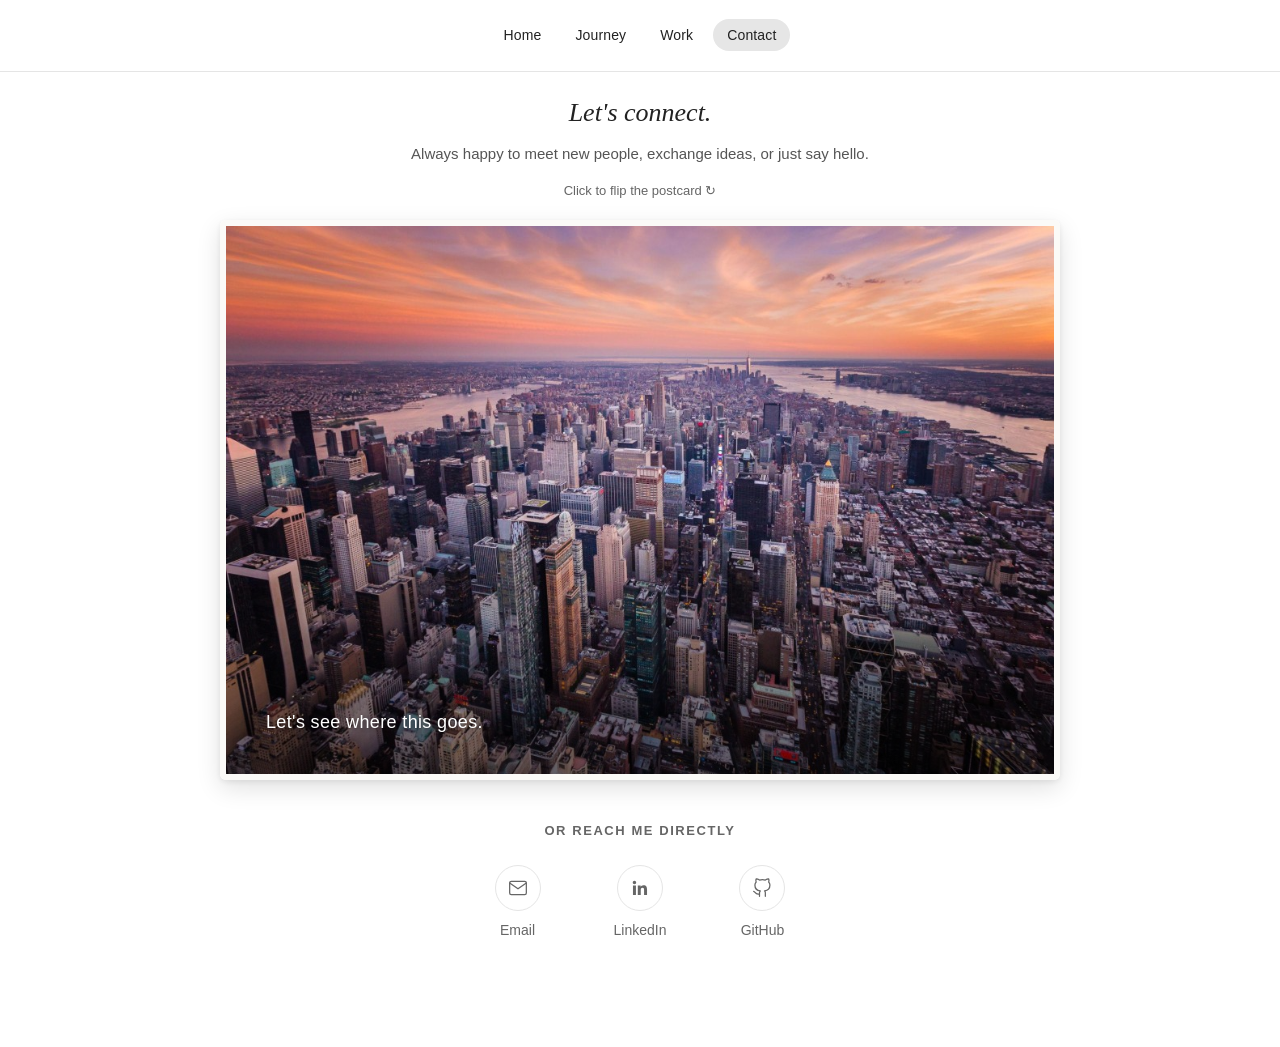
==== contact.html @ 617953bb "Launch personal website Co-authored-by: Cursor <cursoragent@cursor.com>" ====
<!DOCTYPE html>
<html lang="en">
  <head>
    <meta charset="UTF-8" />
    <meta name="viewport" content="width=device-width, initial-scale=1.0" />
    <title>Contact | Alan Di Geronimo</title>
    <link rel="stylesheet" href="style.css?v=pcmsg1" />
  </head>
  <body>
    <header class="site-header">
      <nav>
        <ul class="nav-links">
          <li><a href="index.html">Home</a></li>
          <li><a href="journey.html">Journey</a></li>
          <li><a href="work.html">Work</a></li>
          <li><a href="contact.html" class="active">Contact</a></li>
        </ul>
      </nav>
    </header>

    <section class="page-intro">
      <h1>Let's connect.</h1>
      <p>Always happy to meet new people, exchange ideas, or just say hello.</p>
    </section>

    <section class="contact-section">
      <!-- The wrapper keeps the instruction and the postcard the same width, so the instruction lines up with the postcard's right edge -->
      <div class="postcard-wrap">
        <p class="postcard-hint">Click to flip the postcard <span aria-hidden="true">↻</span></p>
        <div class="postcard-lift">
          <div class="postcard" id="postcard">

            <!-- FRONT -->
            <div class="postcard-face postcard-front" id="postcard-front">
              <!-- The photo on the front. To use a different picture, change the file name in src. -->
              <img class="postcard-photo" src="assets/images/contact/nyc-postcard.jpg" alt="New York City skyline" />
              <p class="postcard-phrase">Let's see where this goes.</p>
              <!-- An invisible button covering the whole front, so the postcard works with mouse and keyboard -->
              <button class="flip-front-button" id="flip-front" type="button" aria-label="Flip the postcard to write a message"></button>
            </div>

            <!-- BACK: the contact form -->
            <div class="postcard-face postcard-back" id="postcard-back">
              <!-- Stamp (decoration only) -->
              <img class="postcard-stamp" src="assets/images/contact/statue-liberty-stamp.png" alt="" />

              <!--
                Messages are emailed to adigeronimo19@gmail.com through Web3Forms.
                JavaScript posts the form so this page can show success or error
                without leaving the postcard. The public access key lives in contact.js.
              -->
              <form class="postcard-form" id="postcard-form" action="https://api.web3forms.com/submit" method="post">
                <!-- Left half: the message -->
                <div class="postcard-message">
                  <label class="visually-hidden" for="message">Your message</label>
                  <textarea id="message" name="message" placeholder="Your message…" required></textarea>
                  <button class="flip-back" id="flip-back" type="button">
                    <span aria-hidden="true">↻</span> Flip back
                  </button>
                </div>

                <!-- Right half: name, email, and the send button -->
                <div class="postcard-fields">
                  <div class="postcard-field">
                    <label for="name">Name</label>
                    <input id="name" name="name" type="text" autocomplete="name" required />
                  </div>
                  <div class="postcard-field">
                    <label for="email">Email</label>
                    <input id="email" name="email" type="email" autocomplete="email" required />
                  </div>
                  <input type="hidden" name="replyto" id="postcard-replyto" value="" />
                  <input type="hidden" name="subject" id="postcard-subject" value="Website postcard" />
                  <input class="visually-hidden" type="checkbox" name="botcheck" tabindex="-1" autocomplete="off" aria-hidden="true" />
                  <button class="postcard-send" type="submit">Send Postcard</button>
                  <p class="postcard-status" id="postcard-status" role="status"></p>
                </div>
              </form>
            </div>

          </div>
        </div>
      </div>

      <!-- Direct contact links. Their addresses come from assets/data/personal/contact.js -->
      <div class="direct-contact">
        <h2 class="direct-heading">Or reach me directly</h2>
        <ul class="direct-links">
          <li>
            <a class="direct-link" href="#" data-contact="email" aria-label="Email Alan Di Geronimo">
              <span class="direct-icon-wrap" aria-hidden="true"><svg class="direct-icon" viewBox="0 0 24 24" aria-hidden="true">
                <path d="M4 4h16c1.1 0 2 .9 2 2v12c0 1.1-.9 2-2 2H4c-1.1 0-2-.9-2-2V6c0-1.1.9-2 2-2z" />
                <polyline points="22,6 12,13 2,6" />
              </svg></span>
              <span>Email</span>
            </a>
          </li>
          <li>
            <a
              class="direct-link"
              href="#"
              data-contact="linkedin"
              target="_blank"
              rel="noopener"
              aria-label="Visit Alan Di Geronimo's LinkedIn (opens in a new tab)"
            >
              <span class="direct-icon-wrap" aria-hidden="true"><svg class="direct-icon direct-icon-fill" viewBox="0 0 24 24" aria-hidden="true">
                <path d="M20.447 20.452h-3.554v-5.569c0-1.328-.027-3.037-1.852-3.037-1.853 0-2.136 1.445-2.136 2.939v5.667H9.351V9h3.414v1.561h.046c.477-.9 1.637-1.85 3.37-1.85 3.601 0 4.267 2.37 4.267 5.455v6.286zM5.337 7.433c-1.144 0-2.063-.926-2.063-2.065 0-1.138.92-2.063 2.063-2.063 1.14 0 2.064.925 2.064 2.063 0 1.139-.925 2.065-2.064 2.065zm1.782 13.019H3.555V9h3.564v11.452z" />
              </svg></span>
              <span>LinkedIn</span>
            </a>
          </li>
          <li>
            <a
              class="direct-link"
              href="#"
              data-contact="github"
              target="_blank"
              rel="noopener"
              aria-label="Visit Alan Di Geronimo's GitHub (opens in a new tab)"
            >
              <span class="direct-icon-wrap" aria-hidden="true"><svg class="direct-icon" viewBox="0 0 24 24" aria-hidden="true">
                <path d="M9 19c-5 1.5-5-2.5-7-3m14 6v-3.87a3.37 3.37 0 0 0-.94-2.61c3.14-.35 6.44-1.54 6.44-7A5.44 5.44 0 0 0 20 4.77 5.07 5.07 0 0 0 19.91 1S18.73.65 16 2.48a13.38 13.38 0 0 0-7 0C6.27.65 5.09 1 5.09 1A5.07 5.07 0 0 0 5 4.77a5.44 5.44 0 0 0-1.5 3.78c0 5.42 3.3 6.61 6.44 7A3.37 3.37 0 0 0 9 18.13V22" />
              </svg></span>
              <span>GitHub</span>
            </a>
          </li>
        </ul>
      </div>
    </section>

    <script src="assets/data/personal/contact.js?v=pub1"></script>
    <script src="contact.js?v=w3f2"></script>
  </body>
</html>
---- style.css ----
:root {
  /* Color system */
  --color-bg: #ffffff;
  --color-card: #f7f7f7;
  --color-text: #222222;
  --color-text-muted: #555555;
  --color-text-subtle: #666666;
  --color-border: #e5e5e5;

  /* Accent: nav underline and link / button hover. Change it here. */
  --accent: #2563eb;

  /* Typography */
  --font-sans: "Helvetica Neue", Helvetica, Arial, sans-serif;
  --font-serif: Georgia, "Times New Roman", serif;
  --text-body: 0.9375rem; /* 15px */
  --text-small: 0.875rem; /* 14px */
  --text-label: 0.8125rem;
  --text-heading: 2.75rem;
  --leading-body: 1.65;
  --leading-heading: 1.15;

  /* Shape */
  --radius: 12px;
  --radius-sm: 8px;

  /* Centered content column (~1050px). Side padding never goes below 24px. */
  --content-max: 1050px;
  --side-space: max(24px, calc((100% - var(--content-max)) / 2));
}

@media (min-width: 700px) {
  :root {
    --side-space: max(48px, calc((100% - var(--content-max)) / 2));
  }
}

*,
*::before,
*::after {
  box-sizing: border-box;
}

html {
  overflow-x: hidden;
}

body {
  margin: 0;
  background-color: var(--color-bg);
  color: var(--color-text);
  font-family: var(--font-sans);
  font-size: var(--text-body);
  line-height: var(--leading-body);
  -webkit-font-smoothing: antialiased;
}

.site-header {
  position: relative;
  z-index: 1;
  display: flex;
  justify-content: center;
  align-items: center;
  height: 72px;
  padding: 0 var(--side-space);
  background-color: var(--color-bg);
  border-bottom: 1px solid var(--color-border);
}

.nav-links {
  display: flex;
  flex-wrap: wrap;
  justify-content: center;
  align-items: center;
  gap: 6px;
  margin: 0;
  padding: 0;
  list-style: none;
}

a {
  color: var(--color-text);
  text-decoration: none;
}

.nav-links a {
  padding: 8px 14px;
  border-radius: 999px;
  color: var(--color-text);
  background-color: transparent;
  cursor: pointer;
  font-size: var(--text-small);
  font-weight: 500;
  letter-spacing: 0.01em;
  transition: background-color 0.2s ease;
}

.nav-links a.active {
  background-color: #e6e6e6;
}

@media (hover: hover) {
  .nav-links a:hover {
    background-color: #f0f0f0;
  }

  .nav-links a.active:hover {
    background-color: #e6e6e6;
  }
}

.nav-links a:focus-visible {
  background-color: #f0f0f0;
  outline: 2px solid var(--color-text);
  outline-offset: 2px;
}

.nav-links a.active:focus-visible {
  background-color: #e6e6e6;
}

@media (prefers-reduced-motion: reduce) {
  .nav-links a {
    transition: none;
  }
}

.hero {
  padding: 40px var(--side-space) 48px;
  text-align: center;
}

/* Hero photo with text overlaid on the bottom corners */
.hero-photo {
  position: relative;
  overflow: hidden;
  border: 1px solid var(--color-border);
  border-radius: 16px;
  background: var(--color-card);
}

/* Crop to a wide 2:1 shape, trimming the sky from the top (keeps the person fully in view) */
.hero-photo img {
  display: block;
  width: 100%;
  aspect-ratio: 2 / 1;
  object-fit: cover;
  object-position: center 70%;
}

/* Soft dark fade at the bottom so the white text is easy to read */
.hero-photo::after {
  content: "";
  position: absolute;
  left: 0;
  right: 0;
  bottom: 0;
  height: 60%;
  background: linear-gradient(to top, rgba(0, 0, 0, 0.78) 0%, rgba(0, 0, 0, 0.45) 55%, rgba(0, 0, 0, 0));
  pointer-events: none;
}

/* Bottom-center caption: one line of text in an elegant italic serif */
.hero-photo-caption {
  position: absolute;
  left: 24px;
  right: 24px;
  bottom: 20px;
  z-index: 1;
  color: #ffffff;
  text-align: center;
  text-shadow: 0 1px 6px rgba(0, 0, 0, 0.6);
}

.hero-photo-descriptor {
  margin: 0;
  font-family: var(--font-serif);
  font-size: 1.3125rem;
  font-style: italic;
  font-weight: 400;
  line-height: 1.4;
}

@media (max-width: 600px) {
  /* Slightly taller photo on phones so the caption has room */
  .hero-photo img {
    aspect-ratio: 4 / 3;
  }

  .hero-photo-caption {
    left: 14px;
    right: 14px;
    bottom: 14px;
  }

  .hero-photo-descriptor {
    font-size: 1.05rem;
  }
}

.about {
  padding: 0 var(--side-space) 80px;
}

/* Editorial section header: small uppercase label above a large bold heading */
.section-intro {
  margin: 0 0 24px;
  text-align: left;
}

.section-label {
  margin: 0 0 8px;
  color: var(--color-text-subtle);
  font-size: var(--text-label);
  font-weight: 600;
  letter-spacing: 0.14em;
  text-transform: uppercase;
}

.section-title {
  margin: 0;
  font-size: var(--text-heading);
  font-weight: 700;
  line-height: 1.1;
  letter-spacing: -0.02em;
}

/* Bento grid: 4 equal columns. Each card is placed by name in the layout below. */
.bento-grid {
  display: grid;
  grid-template-columns: repeat(4, minmax(0, 1fr));
  grid-template-areas:
    "from      from     done      done"
    "exploring exploring outside  outside"
    "currently currently currently currently"
    "listening eating   reading   watching";
  gap: 20px;
}

/* Each card claims its named spot in the grid */
.card-from { grid-area: from; }
.card-done { grid-area: done; }
.card-exploring { grid-area: exploring; }
.card-outside { grid-area: outside; }
.card-listening { grid-area: listening; }
.card-reading { grid-area: reading; }
.card-watching { grid-area: watching; }
.card-eating { grid-area: eating; }

/* "02 / Currently" header sits inside the grid, on its own full-width row above the media cards */
.bento-grid .section-intro-currently {
  grid-area: currently;
  margin: 36px 0 4px; /* 36px + 20px grid gap = 56px, matching space above The Story */
}

/* Quiet text link inside The Road So Far, pinned to the bottom left */
.bento-grid .card-done {
  display: flex;
  flex-direction: column;
}

.work-cta {
  margin: auto 0 0;
  padding-top: 16px;
}

.work-cta a {
  display: inline-block;
  padding: 3px 9px;
  background-color: #ffffff;
  border: 1px solid var(--color-border);
  border-radius: 999px;
  color: var(--color-text-muted);
  font-size: 0.6875rem;
  font-weight: 600;
  letter-spacing: 0.08em;
  line-height: 1.3;
  text-transform: uppercase;
}

.work-cta a:focus-visible {
  outline: 2px solid var(--color-text);
  outline-offset: 2px;
}

@media (hover: hover) {
  .work-cta a:hover {
    border-color: #cfcfcf;
    color: #1a1a1a;
  }
}

.card {
  min-height: 200px;
  padding: 28px;
  background-color: var(--color-card);
  border: 1px solid var(--color-border);
  border-radius: var(--radius);
}

/* Home page cards: even padding, and height set by their content (no fixed minimum) */
.bento-grid .card {
  min-height: 0;
  padding: 24px;
}

/* The four About Me cards: a little more room to read */
.bento-grid .card-from,
.bento-grid .card-done,
.bento-grid .card-exploring,
.bento-grid .card-outside {
  padding: 28px;
}

/* The four "Currently" cards: all exactly the same height, lined up at the top.
   The heading stays put, and only the list underneath scrolls (each card on its own). */
.bento-grid .card-listening,
.bento-grid .card-eating,
.bento-grid .card-reading,
.bento-grid .card-watching {
  display: flex;
  flex-direction: column;
  align-self: start;
  box-sizing: border-box; /* so the height below is the card's full height, padding included */
  height: 410px;
  padding: 12px 20px 14px; /* tighter space above and below the heading */
}

.card-listening .card-heading,
.card-eating .card-heading,
.card-reading .card-heading,
.card-watching .card-heading {
  flex-shrink: 0;
  justify-content: center; /* centers the icon + title together as one group */
  gap: 8px;                /* space between the icon and the title */
  text-align: center;
}

/* Shared overlay scroller for the four Currently cards.
   The wrapper fills the card under the heading; the inner panel scrolls. */
.overlay-scroll {
  position: relative;
  flex: 1 1 auto;
  min-height: 0;
  margin-top: 8px;
  overflow: hidden;
}

.overlay-scroll .song-list,
.overlay-scroll .restaurant-list,
.overlay-scroll .book-list,
.overlay-scroll .poster-grid {
  box-sizing: border-box;
  height: 100%;
  margin-top: 0;
  overflow-x: hidden;
  overflow-y: auto;
  scrollbar-width: none;
  scrollbar-gutter: auto;
  -webkit-overflow-scrolling: touch;
  overscroll-behavior: contain;
}

.overlay-scroll .song-list::-webkit-scrollbar,
.overlay-scroll .restaurant-list::-webkit-scrollbar,
.overlay-scroll .book-list::-webkit-scrollbar,
.overlay-scroll .poster-grid::-webkit-scrollbar {
  width: 0;
  height: 0;
  display: none;
}

/* Rows keep their natural size instead of being squeezed */
.overlay-scroll .song-list > *,
.overlay-scroll .restaurant-list > *,
.overlay-scroll .book-list > * {
  flex-shrink: 0;
}

.overlay-scrollbar {
  position: absolute;
  z-index: 2;
  top: 8px;
  right: 3px;
  bottom: 8px;
  width: 4px;
  opacity: 0;
  pointer-events: none;
  transition: opacity 0.2s ease;
}

.overlay-scrollbar.is-needed {
  pointer-events: auto;
}

.overlay-scroll:hover .overlay-scrollbar.is-needed,
.overlay-scroll.is-scrolling .overlay-scrollbar.is-needed,
.overlay-scrollbar.is-dragging {
  opacity: 1;
}

.overlay-scrollbar-thumb {
  width: 100%;
  border-radius: 999px;
  background-color: rgba(90, 90, 90, 0.55);
  cursor: grab;
}

.overlay-scrollbar-thumb:active {
  cursor: grabbing;
  background-color: rgba(90, 90, 90, 0.75);
}

.overlay-scroll .song-list:focus-visible,
.overlay-scroll .poster-grid:focus-visible {
  outline: 2px solid #ffffff;
  outline-offset: -2px;
}

.overlay-scroll .restaurant-list:focus-visible,
.overlay-scroll .book-list:focus-visible {
  outline: 2px solid var(--color-text);
  outline-offset: -2px;
}

@media (prefers-reduced-motion: reduce) {
  .overlay-scrollbar {
    transition: none;
  }
}

.card h2 {
  margin: 0;
  font-size: 1.125rem;
  font-weight: 700;
  letter-spacing: -0.01em;
}

/* Narrow desktop / large tablet: the four media cards would be too cramped in
   one row, so they go 2 × 2 here. Everything else keeps the desktop layout. */
@media (max-width: 1100px) {
  .bento-grid {
    grid-template-areas:
      "from      from     done      done"
      "exploring exploring outside  outside"
      "currently currently currently currently"
      "listening listening eating   eating"
      "reading   reading   watching watching";
  }
}

/* Tablet: 2 columns */
@media (max-width: 900px) {
  .bento-grid {
    grid-template-columns: repeat(2, minmax(0, 1fr));
    grid-template-areas:
      "from      done"
      "exploring outside"
      "currently currently"
      "listening eating"
      "reading   watching";
  }
}

@media (max-width: 600px) {
  .site-header {
    height: 64px;
  }

  .nav-links {
    gap: 2px;
  }

  .nav-links a {
    padding: 6px 12px;
  }

  .about {
    padding: 0 var(--side-space) 64px;
  }

  .section-title {
    font-size: 2rem;
  }

  /* Mobile: one column. Cards stack in the order they appear in the HTML. */
  .bento-grid {
    grid-template-columns: minmax(0, 1fr);
    grid-template-areas: none;
  }

  .bento-grid .card,
  .bento-grid .section-intro-currently {
    grid-area: auto;
  }

  .bento-grid .section-intro-currently {
    margin: 36px 0 4px;
  }
}

.card p {
  margin: 16px 0 0;
  color: var(--color-text-muted);
  font-size: var(--text-body);
  line-height: 1.7;
}

/* The four biography cards: comfortable reading size and spacing */
.bento-grid .card-from p,
.bento-grid .card-done p,
.bento-grid .card-exploring p,
.bento-grid .card-outside p {
  margin-top: 12px;
  font-size: var(--text-body);
  line-height: 1.7;
}

/* Very subtle hover on the biography cards: a slightly darker border and a faint shadow.
   (No movement, and the cards are not links, so the cursor stays the same.) */
.bento-grid .card-from:hover,
.bento-grid .card-done:hover,
.bento-grid .card-exploring:hover,
.bento-grid .card-outside:hover {
  border-color: #d2d2d2;
  box-shadow: 0 2px 10px rgba(0, 0, 0, 0.05);
}

/* Fade the hover in smoothly, but only for people who haven't asked for less motion */
@media (prefers-reduced-motion: no-preference) {
  .bento-grid .card-from,
  .bento-grid .card-done,
  .bento-grid .card-exploring,
  .bento-grid .card-outside {
    transition: border-color 0.25s ease, box-shadow 0.25s ease;
  }
}

/* What I'm Listening To card */
.card-heading {
  display: flex;
  align-items: center;
  gap: 10px;
}

.song-list {
  display: flex;
  flex-direction: column;
  gap: 4px;
  padding: 8px;
  background-color: #1a1a1a;
  border-radius: 8px;
}

.song {
  display: flex;
  align-items: center;
  gap: 14px;
  padding: 8px;
  border-radius: 6px;
}

.song:hover {
  background-color: #2a2a2a;
}

.song-art {
  position: relative;
  width: 48px;
  height: 48px;
  flex-shrink: 0;
  background-color: #3a3a3a;
  border-radius: 4px;
  overflow: hidden;
}

.song-art img {
  display: block;
  width: 100%;
  height: 100%;
  object-fit: cover;
}

.play-button {
  position: absolute;
  inset: 0;
  display: flex;
  align-items: center;
  justify-content: center;
  padding: 0;
  background-color: rgba(0, 0, 0, 0.55);
  border: none;
  cursor: pointer;
  opacity: 0;
}

.song:hover .play-button,
.play-button:focus-visible {
  opacity: 1;
}

.play-button svg {
  width: 24px;
  height: 24px;
  fill: #ffffff;
}

.song-info {
  display: flex;
  flex-direction: column;
  gap: 2px;
  min-width: 0;
}

.song-title {
  color: #ffffff;
  font-size: 0.9375rem;
  font-weight: 600;
  overflow-wrap: anywhere;
}

a.song-title:hover,
a.song-title:focus-visible {
  text-decoration: underline;
}

.song-artist {
  color: #a0a0a0;
  font-size: 0.875rem;
  overflow-wrap: anywhere;
}

/* What I'm Reading card */
/* Brand app icons (Spotify, Goodreads, YouTube, Beli), all 24px.
   The faint outline keeps the white Beli icon visible on the gray card. */
.brand-icon {
  display: block;
  width: 24px;
  height: 24px;
  flex-shrink: 0;
  object-fit: contain; /* never stretch or squash a logo */
  outline: 1px solid rgba(0, 0, 0, 0.08);
  outline-offset: -1px;
  border-radius: 5px;
}

.book-list {
  display: flex;
  flex-direction: column;
  padding: 0 8px;
  background-color: #ffffff;
  border: 1px solid #e5e5e5;
  border-radius: 8px;
}

.book {
  display: flex;
  align-items: center;
  gap: 14px;
  padding: 12px 8px;
  border-bottom: 1px solid #eeeeee;
}

.book:last-child {
  border-bottom: none;
}

/* Title underline matches Good Eats restaurant-name links */
a.book:hover .book-title,
a.book:focus-visible .book-title {
  color: var(--accent);
  text-decoration: underline;
  text-underline-offset: 2px;
}

.book-cover {
  width: 40px;
  height: 60px;
  flex-shrink: 0;
  background-color: #e5e5e5;
  border-radius: 3px;
  overflow: hidden;
}

.book-cover img {
  display: block;
  width: 100%;
  height: 100%;
  object-fit: cover;
}

.book-info {
  display: flex;
  flex-direction: column;
  gap: 2px;
  min-width: 0;
}

.book-title {
  color: #1a1a1a;
  font-size: 0.9375rem;
  font-weight: 600;
  overflow-wrap: anywhere;
}

.book-author {
  color: #666666;
  font-size: 0.875rem;
  overflow-wrap: anywhere;
}

/* What I'm Watching card */
.poster-grid {
  display: grid;
  grid-template-columns: repeat(2, minmax(0, 1fr));
  grid-auto-rows: min-content;
  align-items: start;
  gap: 6px;
  padding: 6px;
  background-color: #1a1a1a;
  border-radius: 8px;
}

.poster {
  position: relative;
  display: block;
  width: 100%;
  aspect-ratio: 2 / 3;
  overflow: hidden;
  background-color: #3a3a3a;
  border-radius: 4px;
  transition: transform 0.2s ease, filter 0.2s ease;
}

a.poster:hover {
  transform: scale(1.04);
  filter: brightness(1.15);
}

a.poster:focus-visible {
  outline: 2px solid #ffffff;
  outline-offset: 2px;
}

.poster img {
  position: absolute;
  inset: 0;
  display: block;
  width: 100%;
  height: 100%;
  object-fit: cover;
}

.poster-label {
  padding: 4px;
  color: #a0a0a0;
  font-size: 0.75rem;
  text-align: center;
}

@media (prefers-reduced-motion: reduce) {
  .poster {
    transition: none;
  }

  a.poster:hover {
    transform: none;
  }
}

/* Where I'm Eating card */
.restaurant-list {
  display: flex;
  flex-direction: column;
  padding: 0 6px;
  background-color: #ffffff;
  border: 1px solid #e5e5e5;
  border-radius: 8px;
}

.restaurant {
  display: flex;
  align-items: center;
  gap: 14px;
  padding: 8px 6px;
  border-bottom: 1px solid #eeeeee;
}

.restaurant:last-child {
  border-bottom: none;
}

/* Rows with a Beli link (on the photo and rating) get a light highlight */
.restaurant-beli:hover {
  background-color: #f7f7f7;
}

.restaurant-photo {
  width: 64px;
  height: 48px;
  flex-shrink: 0;
  background-color: #e5e5e5;
  border-radius: 4px;
  overflow: hidden;
}

.restaurant-photo img {
  display: block;
  width: 100%;
  height: 100%;
  object-fit: cover;
}

.restaurant-info {
  display: flex;
  flex-direction: column;
  gap: 2px;
  flex: 1;
  min-width: 0;
}

.restaurant-name {
  color: #1a1a1a;
  font-size: 0.9375rem;
  font-weight: 600;
  overflow-wrap: anywhere;
}

.restaurant-location {
  color: #666666;
  font-size: 0.875rem;
  overflow-wrap: anywhere;
}

/* The restaurant name opens Google Maps. Only the name text is clickable, and
   the hover effect is a subtle underline. */
.restaurant-info a {
  align-self: flex-start;
  max-width: 100%;
}

.restaurant-info a:hover,
.restaurant-info a:focus-visible {
  color: var(--accent);
  text-decoration: underline;
  text-underline-offset: 2px;
}

.restaurant-rating {
  display: flex;
  align-items: center;
  justify-content: center;
  width: 40px;
  height: 40px;
  flex-shrink: 0;
  border: 1.5px solid #cccccc;
  border-radius: 50%;
  color: #2e9e5b;
  font-size: 0.875rem;
  font-weight: 600;
}

/* Desktop: Listening / Reading / Watching / Eating sit side by side in four
   narrow cards. Text wraps instead of being cut off, and the restaurant row
   stacks (photo + rating on top, name and location below) so nothing is lost. */
@media (min-width: 1101px) {
  .bento-grid .card-listening,
  .bento-grid .card-reading,
  .bento-grid .card-watching,
  .bento-grid .card-eating {
    padding: 12px 20px 14px;
  }

  .song-title,
  .song-artist,
  .book-title,
  .book-author,
  .restaurant-name,
  .restaurant-location {
    white-space: normal;
    overflow-wrap: anywhere;
  }

  .poster-label {
    padding: 2px;
    font-size: 0.6875rem;
    overflow-wrap: anywhere;
  }

  .song {
    gap: 10px;
  }

  .song-art {
    width: 40px;
    height: 40px;
  }

  .book {
    gap: 10px;
  }

  .restaurant {
    flex-wrap: wrap;
    gap: 6px 10px;
  }

  .restaurant-photo {
    order: 1;
  }

  .restaurant-rating {
    order: 2;
    margin-left: auto;
  }

  .restaurant-info {
    order: 3;
    flex: 1 1 100%;
  }
}

/* Where I've Been card (world map) */
.map-header {
  display: flex;
  flex-direction: column;
  flex-wrap: wrap;
  align-items: flex-end;
  justify-content: flex-start;
  gap: 8px;
  padding: 14px 18px 12px;
}

.visited-count {
  color: #666666;
  font-size: 0.8125rem;
  font-weight: 600;
}

/* Legend: small colored dots + labels, stacked, in the top-right of the map header */
.map-legend {
  display: flex;
  flex-direction: column;
  align-items: flex-start;
  gap: 6px;
  color: var(--color-text-muted);
  font-size: var(--text-small);
  font-weight: 500;
  line-height: 1.3;
}

.map-legend-item {
  display: inline-flex;
  align-items: center;
  gap: 6px;
  white-space: nowrap;
}

.map-legend-item[hidden] {
  display: none;
}

.map-legend-dot {
  width: 10px;
  height: 10px;
  flex-shrink: 0;
  background-color: #2e9e5b; /* same green as .country.visited */
  border-radius: 50%;
}

.map-legend-dot.is-bucket {
  background-color: #4a90d9; /* same blue as .country.bucket-list */
}

.map-container {
  position: relative;
  aspect-ratio: 960 / 500;
  overflow: hidden;
  background-color: #ffffff;
}

.map-container svg {
  display: block;
  width: 100%;
  height: 100%;
  cursor: grab;
}

.map-container svg:active {
  cursor: grabbing;
}

.country,
.state {
  fill: #e3e3e3;
  stroke: #ffffff;
  stroke-width: 0.5;
  vector-effect: non-scaling-stroke;
}

.country:hover,
.state:hover {
  fill: #cfcfcf;
}

.country.visited,
.state.visited {
  fill: #2e9e5b;
}

.country.visited:hover,
.state.visited:hover {
  fill: #25804a;
}

/* Bucket-list countries: a soft blue, clearly different from the green visited countries */
.country.bucket-list {
  fill: #4a90d9;
}

.country.bucket-list:hover {
  fill: #3a79ba;
}

/* The United States can be clicked to open the state map */
.country.clickable {
  cursor: pointer;
}

/* State map: thicker borders, and no "grab" hand since it cannot be dragged */
.state {
  stroke-width: 0.75;
}

.map-container svg.us-view {
  cursor: default;
}

/* "Back to World Map" button in the top-left corner of the map (only shown on the state map) */
.map-back {
  position: absolute;
  top: 12px;
  left: 12px;
  z-index: 1;
  padding: 6px 14px;
  background-color: #ffffff;
  border: 1px solid #cfcfcf;
  border-radius: 999px;
  color: #1a1a1a;
  font: inherit;
  font-size: 0.8125rem;
  font-weight: 600;
  cursor: pointer;
}

.map-back:hover {
  background-color: #f7f7f7;
  border-color: #1a1a1a;
}

.map-tooltip {
  position: absolute;
  padding: 4px 8px;
  background-color: #1a1a1a;
  border-radius: 4px;
  color: #ffffff;
  font-size: 0.75rem;
  white-space: nowrap;
  pointer-events: none;
  opacity: 0;
  transform: translate(12px, 12px);
}

.map-tooltip.visible {
  opacity: 1;
}

/* Shared page title block: same 1050px column and top spacing on Journey, Work, Contact */
.page-intro,
.journey-intro {
  width: 100%;
  margin: 0 auto;
  padding: 40px var(--side-space) 28px;
  text-align: center;
}

.page-intro h1,
.journey-intro h1 {
  margin: 0 0 12px;
  font-family: var(--font-serif);
  font-size: 1.625rem;
  font-style: italic;
  font-weight: 400;
  line-height: 1.3;
  text-wrap: balance;
}

.page-intro p,
.journey-intro p {
  margin: 0;
  color: var(--color-text-muted);
  font-size: var(--text-body);
  line-height: 1.6;
}

/* Contact only: heading top matches Journey/Work quotes; tighter gap before the postcard */
.page-intro {
  padding-top: 24px;
  padding-bottom: 16px;
}

/* Journey-only spacing: tighter intro and a shorter step into the map */
.journey-intro {
  padding-top: 24px;
  padding-bottom: 24px;
}

.journey-intro h1 {
  margin-bottom: 8px;
}

.gallery-section {
  padding: 0 var(--side-space) 36px;
}

.map-section .section-intro {
  margin-bottom: 18px;
}

/* "03 / The Journey" map section, directly below the photo gallery */
.map-section {
  padding: 0 var(--side-space) 80px;
}

/* One clean white container: the info row on top, the map filling the rest.
   Same width as the gallery above, because both sit in --side-space. */
.card-map {
  overflow: hidden;
  background-color: var(--color-bg);
  border: 1px solid var(--color-border);
  border-radius: var(--radius);
}

/* Photo gallery: 5 equal columns on desktop */
.gallery {
  display: grid;
  grid-template-columns: repeat(5, minmax(0, 1fr));
  gap: 12px;
}

.gallery-item {
  position: relative;
  display: block;
  aspect-ratio: 3 / 4; /* tall portrait frames; photos fill them with object-fit: cover */
  padding: 0;
  overflow: hidden;
  background: none;
  border: none;
  border-radius: var(--radius);
  text-align: center;
  cursor: pointer;
}

.gallery-item img,
.gallery-item .photo-placeholder {
  width: 100%;
  height: 100%;
  transition: transform 0.3s ease, filter 0.3s ease;
}

.gallery-item img {
  display: block;
  object-fit: cover;
}

/* Hover overlay: dark layer with country, italic location, and caption */

.gallery-overlay {
  position: absolute;
  inset: 0;
  display: flex;
  flex-direction: column;
  justify-content: center;
  align-items: center;
  padding: 18px 12px;
  overflow: hidden;
  background-color: rgba(0, 0, 0, 0.55);
  color: #ffffff;
  text-align: center;
  opacity: 0;
  pointer-events: none;
  transition: opacity 0.28s ease;
}

.gallery-overlay-region,
.gallery-overlay-location,
.gallery-overlay-caption,
.gallery-overlay-meta {
  max-width: 100%;
  text-shadow: 0 1px 10px rgba(0, 0, 0, 0.65);
}

.gallery-overlay-region {
  color: rgba(255, 255, 255, 0.8);
  font-family: var(--font-sans);
  font-size: 0.625rem; /* 10px */
  font-weight: 500;
  letter-spacing: 0.14em;
  line-height: 1.3;
  text-transform: uppercase;
}

.gallery-overlay-location {
  display: block;
  margin-top: 6px;
  font-family: var(--font-serif);
  font-size: 1.1875rem; /* 19px */
  font-style: italic;
  font-weight: 400;
  line-height: 1.22;
  text-wrap: balance;
}

.gallery-overlay-location.is-long {
  font-size: 1.0625rem; /* 17px, for longer place names */
}

.gallery-overlay-caption {
  display: block;
  position: relative;
  margin-top: 16px;
  font-family: var(--font-sans);
  font-size: 0.8125rem; /* 13px */
  font-weight: 400;
  line-height: 1.45;
  text-wrap: pretty;
}

.gallery-overlay-location + .gallery-overlay-caption::before {
  content: "";
  position: absolute;
  top: -8px;
  left: 50%;
  width: 22px;
  height: 1px;
  transform: translateX(-50%);
  background-color: rgba(255, 255, 255, 0.32);
}

.gallery-overlay-meta {
  margin-top: 8px;
  color: rgba(255, 255, 255, 0.85);
  font-size: 0.75rem;
  line-height: 1.4;
}

.gallery-item:focus-visible .gallery-overlay {
  opacity: 1;
}

@media (hover: hover) {
  .gallery-item:hover .gallery-overlay {
    opacity: 1;
  }
}

@media (prefers-reduced-motion: reduce) {
  .gallery-overlay,
  .gallery-item img,
  .gallery-item .photo-placeholder {
    transition: none;
  }
}

.photo-placeholder {
  display: flex;
  align-items: center;
  justify-content: center;
  background-color: #e5e5e5;
  color: #666666;
  font-size: 0.875rem;
  text-align: center;
}

/* Lightbox (the larger photo view) */
.lightbox {
  position: fixed;
  inset: 0;
  z-index: 4000;
  display: flex;
  flex-direction: column;
  align-items: center;
  justify-content: center;
  padding: 56px 72px 48px;
  background-color: rgba(0, 0, 0, 0.92);
  opacity: 0;
  visibility: hidden;
  pointer-events: none;
  transition: opacity 0.28s ease, visibility 0.28s ease;
}

.lightbox.is-open {
  opacity: 1;
  visibility: visible;
  pointer-events: auto;
}

.lightbox[hidden] {
  display: none;
}

.lightbox-content {
  display: flex;
  flex-direction: column;
  align-items: center;
  max-width: min(1100px, 100%);
}

.lightbox-content img {
  display: block;
  width: auto;
  height: auto;
  max-width: 100%;
  max-height: calc(100vh - 200px);
  object-fit: contain;
  border-radius: var(--radius);
}

.lightbox-content .photo-placeholder {
  width: min(80vw, 560px);
  max-height: calc(100vh - 200px);
  aspect-ratio: 4 / 5;
  border-radius: var(--radius);
}

/* Region, location, and caption under the enlarged photo */
.lightbox-info {
  margin-top: 16px;
  max-width: min(640px, 100%);
  padding: 0 12px;
  color: #ffffff;
  text-align: center;
}

.lightbox-info-region {
  color: rgba(255, 255, 255, 0.7);
  font-family: var(--font-sans);
  font-size: 0.6875rem;
  font-weight: 500;
  letter-spacing: 0.14em;
  line-height: 1.3;
  text-transform: uppercase;
}

.lightbox-info-location {
  margin-top: 6px;
  font-family: var(--font-serif);
  font-size: 1.3125rem;
  font-style: italic;
  font-weight: 400;
  line-height: 1.3;
}

.lightbox-info-caption {
  position: relative;
  margin-top: 12px;
  font-family: var(--font-sans);
  font-size: 0.875rem;
  font-weight: 400;
  line-height: 1.5;
  color: rgba(255, 255, 255, 0.9);
}

.lightbox-info-location + .lightbox-info-caption::before {
  content: "";
  position: absolute;
  top: -6px;
  left: 50%;
  width: 22px;
  height: 1px;
  transform: translateX(-50%);
  background-color: rgba(255, 255, 255, 0.32);
}

.lightbox-info-meta {
  margin-top: 8px;
  color: rgba(255, 255, 255, 0.75);
  font-size: 0.875rem;
  line-height: 1.4;
}

.lightbox-close {
  position: absolute;
  top: 12px;
  right: 16px;
  z-index: 2;
  width: 48px;
  height: 48px;
  padding: 0;
  background: none;
  border: none;
  color: #ffffff;
  font-size: 2.25rem;
  line-height: 1;
  cursor: pointer;
}

.lightbox-nav {
  position: absolute;
  top: 50%;
  z-index: 2;
  display: flex;
  align-items: center;
  justify-content: center;
  width: 48px;
  height: 48px;
  padding: 0;
  transform: translateY(-50%);
  background: none;
  border: none;
  color: #ffffff;
  font-size: 2.75rem;
  line-height: 1;
  cursor: pointer;
}

.lightbox-prev {
  left: 12px;
}

.lightbox-next {
  right: 12px;
}

.lightbox-close:hover,
.lightbox-nav:hover,
.lightbox-close:focus-visible,
.lightbox-nav:focus-visible {
  color: #ffffff;
  opacity: 0.7;
}

.lightbox-counter {
  position: absolute;
  bottom: 16px;
  left: 50%;
  transform: translateX(-50%);
  color: rgba(255, 255, 255, 0.75);
  font-size: 0.8125rem;
  letter-spacing: 0.04em;
}

@media (max-width: 600px) {
  .lightbox {
    padding: 56px 48px 52px;
  }

  .lightbox-content img {
    max-height: calc(100vh - 220px);
    max-width: 100%;
  }

  .lightbox-nav {
    width: 44px;
    height: 44px;
    font-size: 2.25rem;
  }

  .lightbox-prev {
    left: 2px;
  }

  .lightbox-next {
    right: 2px;
  }

  .lightbox-info-location {
    font-size: 1.125rem;
  }
}

@media (prefers-reduced-motion: reduce) {
  .lightbox {
    transition: none;
  }
}

.no-scroll {
  overflow: hidden;
}

/* Journey page on tablet and mobile: 3 columns on tablets, 2 on phones (tiles stay 3:4) */
@media (max-width: 900px) {
  .gallery {
    grid-template-columns: repeat(3, minmax(0, 1fr));
  }
}

@media (max-width: 600px) {
  .page-intro,
  .journey-intro {
    padding: 28px var(--side-space) 20px;
  }

  .page-intro {
    padding-top: 24px;
    padding-bottom: 12px;
  }

  .journey-intro {
    padding-top: 24px;
    padding-bottom: 24px;
  }

  .page-intro h1,
  .journey-intro h1 {
    font-size: 1.25rem;
  }

  .gallery-section {
    padding: 0 var(--side-space) 36px;
  }

  .map-section {
    padding: 0 var(--side-space) 80px;
  }

  .gallery {
    grid-template-columns: repeat(2, minmax(0, 1fr));
  }

  /* Odd leftover photo (the 15th) sits centered on its own row */
  .gallery-item:last-child:nth-child(odd) {
    grid-column: 1 / -1;
    width: calc((100% - 12px) / 2);
    justify-self: center;
  }

  .gallery-overlay {
    padding: 14px 10px;
  }

  .gallery-overlay-caption {
    margin-top: 12px;
    font-size: 0.75rem;
  }
}

/* Work page: same centered ~1050px column as Home and Journey */
.work-section {
  padding: 24px var(--side-space) 96px;
}

/* The tagline above the sections: centered, light italic serif, no box. */
.work-tagline {
  width: 100%;
  margin: 0 auto 32px;
  font-family: var(--font-serif);
  font-size: 1.625rem;
  font-style: italic;
  font-weight: 400;
  line-height: 1.3;
  text-align: center;
  text-wrap: balance;
}

.work-list {
  display: flex;
  flex-direction: column;
  gap: 20px;
  width: 100%;
  margin: 0;
}

/* The four chapters (Volunteering, Piper Sandler, University, High School) are the cards.
   Padding and borders match the Home page cards. */
.work-chapter {
  min-height: 0;
  padding: 28px 32px;
  overflow-wrap: break-word;
}

.work-chapter .work-chapter-heading {
  margin: 0 0 22px;
  font-size: 1.375rem;
  font-weight: 700;
  line-height: 1.25;
  letter-spacing: -0.02em;
}

.work-chapter-detail {
  font-weight: 400;
  letter-spacing: 0;
}

/* The entries (company, school, business) inside a chapter: separated by space, not lines */
.work-chapter-cards {
  display: flex;
  flex-direction: column;
  gap: 28px;
}

/* With no name above it (the chapter heading already says it), the role starts at the top */
.work-card > .work-role:first-child {
  margin-top: 0;
}

.work-card-header {
  display: flex;
  flex-wrap: wrap;
  align-items: baseline;
  justify-content: space-between;
  gap: 4px 16px;
}

/* Entry titles: bold. Underline only the words that are actually a link. */
.work-card .work-card-header h3 {
  margin: 0;
  font-size: 1rem;
  font-weight: 700;
  line-height: 1.4;
}

.work-card .work-card-header h3 a {
  text-decoration: underline;
  text-decoration-thickness: 1px;
  text-underline-offset: 3px;
}

.work-dates {
  color: var(--color-text-subtle);
  font-size: var(--text-small);
  font-weight: 600;
}

.work-card .work-role {
  margin-top: 2px;
  color: var(--color-text);
  font-size: 1rem;
  font-weight: 600;
}

.work-card .work-location {
  margin-top: 2px;
  color: var(--color-text-subtle);
  font-size: var(--text-small);
}

/* Body text: 15px, comfortable line height, sitting under its title */
.work-card .work-description {
  margin-top: 8px;
  color: var(--color-text-muted);
  font-size: var(--text-body);
  line-height: var(--leading-body);
}

/* Links to outside resources (like GitHub): small white pill buttons with a subtle border */
.work-links {
  display: flex;
  flex-wrap: wrap;
  gap: 8px;
  margin-top: 10px;
  font-size: var(--text-small);
}

.work-links a {
  padding: 5px 12px;
  background-color: #ffffff;
  border: 1px solid #e5e5e5;
  border-radius: 999px;
  color: #444444;
  line-height: 1.2;
}

/* This Website: compact GitHub repo pill (does not stretch) */
.work-github-wrap {
  margin-top: 10px;
}

.work-github-repo {
  display: inline-block;
  padding: 6px 14px;
  background-color: #ffffff;
  border: 1px solid #e5e5e5;
  border-radius: 999px;
  box-shadow: 0 1px 2px rgba(0, 0, 0, 0.06);
  color: #222222;
  font-size: var(--text-small);
  font-weight: 700;
  line-height: 1.2;
  text-align: center;
  text-decoration: none;
}

@media (hover: hover) {
  .work-github-repo:hover {
    box-shadow: 0 2px 6px rgba(0, 0, 0, 0.12);
  }
}

.work-github-repo:focus-visible {
  outline: 2px solid var(--color-text);
  outline-offset: 2px;
}

@media (hover: hover) {
  .work-links a:hover {
    border-color: #cfcfcf;
    color: #1a1a1a;
  }
}

/* Projects and deals inside an entry are separated by space, not lines */
.work-projects {
  margin-top: 16px;
}

.work-deals {
  display: flex;
  flex-direction: column;
  gap: 20px;
}

/* Featured banking projects sit in their own white tiles so they scan as distinct deals */
.work-deal-group.is-featured .work-project {
  padding: 16px 18px;
  background-color: #ffffff;
  border: 1px solid var(--color-border);
  border-radius: var(--radius-sm);
}

@media (hover: hover) {
  .work-deal-group.is-featured .work-project {
    transition: box-shadow 0.2s ease, border-color 0.2s ease;
  }

  .work-deal-group.is-featured .work-project:hover {
    border-color: #d8d8d8;
    box-shadow: 0 2px 8px rgba(0, 0, 0, 0.06);
  }
}

@media (prefers-reduced-motion: reduce) {
  .work-deal-group.is-featured .work-project {
    transition: none;
  }
}

.work-deal-group.is-featured .work-deals {
  gap: 12px;
}

.work-project + .work-project {
  margin-top: 22px;
}

.work-deals .work-project + .work-project {
  margin-top: 0;
}

/* Transaction type, taken from the existing title prefix (Sell-Side, Debt Financing, …) */
.work-deal-label {
  display: inline-block;
  margin: 0 0 8px;
  padding: 3px 9px;
  background-color: #ffffff;
  border: 1px solid var(--color-border);
  border-radius: 999px;
  color: var(--color-text-muted);
  font-size: 0.6875rem;
  font-weight: 600;
  letter-spacing: 0.08em;
  line-height: 1.3;
  text-transform: uppercase;
}

.work-deal-group.is-featured .work-deal-label {
  background-color: var(--color-card);
}

/* Deal and project titles: bold; underline only when the title is a link */
.work-project-title {
  margin: 0;
  font-size: 1rem;
  font-weight: 700;
  line-height: 1.4;
}

.work-project-title a {
  text-decoration: underline;
  text-decoration-thickness: 1px;
  text-underline-offset: 3px;
}

.work-card .work-project-text {
  margin-top: 8px;
  color: var(--color-text-muted);
  font-size: var(--text-body);
  line-height: var(--leading-body);
}

/* A second paragraph under the same title gets a little more room than the title-to-text gap */
.work-card .work-description + .work-description,
.work-card .work-project-text + .work-project-text {
  margin-top: 6px;
}

/* Piper Sandler deals: clearer space between consecutive paragraphs, none after the last */
.work-deal-group .work-project-text + .work-project-text {
  margin-top: 12px;
}

/* A labeled list of deals ("Key Projects:" and "Other Publicly Disclosed Deals:").
   No box of its own: it sits right on the card, and only the bold label and spacing set it apart. */
.work-deal-group {
  margin-top: 24px;
}

/* The first group right under a chapter heading needs no extra space above it */
.work-card > .work-deal-group:first-child {
  margin-top: 0;
}

.work-deal-group-heading {
  margin: 0 0 12px;
  color: var(--color-text);
  font-size: var(--text-label);
  font-weight: 700;
  letter-spacing: 0.14em;
  text-transform: uppercase;
}

/* A testimonial: a soft gray box (a little darker than the card), no border or shadow */
.work-quote {
  margin: 28px 0 0;
  padding: 20px 22px;
  background-color: #ededed;
  border-left: 3px solid #d2d2d2;
  border-radius: var(--radius-sm);
  text-align: left;
}

.work-quote-text {
  color: #333333;
  font-family: var(--font-serif);
  font-size: 1rem;
  font-style: italic;
  font-weight: 400;
  line-height: 1.6;
}

.work-quote-attribution {
  margin-top: 10px;
  color: var(--color-text-subtle);
  font-size: var(--text-small);
  font-style: normal;
  line-height: 1.4;
}

/* Labeled lists like GPA / Honors / Leadership & Activities */
.work-facts {
  margin-top: 16px;
}

/* When a list sits right under an entry title (nothing in between), keep it as close as a description would be */
.work-card-header + .work-facts {
  margin-top: 8px;
}

.work-fact + .work-fact {
  margin-top: 12px;
}

.work-fact-label {
  margin: 0 0 6px;
  color: var(--color-text-subtle);
  font-size: var(--text-small);
  font-weight: 600;
}

.work-fact-list {
  display: flex;
  flex-direction: column;
  gap: 4px;
  margin: 0;
  padding: 0;
  list-style: none;
  color: var(--color-text-muted);
  font-size: var(--text-body);
  line-height: var(--leading-body);
}

/* Career break: small white tiles for the bigger experiences, small pills for the places */
.work-quests {
  margin-top: 24px;
}

.work-quest-group + .work-quest-group {
  margin-top: 28px;
}

.work-quest-tiles {
  display: grid;
  grid-template-columns: repeat(auto-fit, minmax(220px, 1fr));
  gap: 12px;
}

.work-quest-tile {
  padding: 14px 16px;
  background-color: #ffffff;
  border: 1px solid #e5e5e5;
  border-radius: 8px;
}

.work-quest-title {
  color: #1a1a1a;
  font-size: 0.9375rem;
  font-weight: 600;
  line-height: 1.4;
}

.work-quest-detail {
  margin-top: 4px;
  color: #666666;
  font-size: 0.875rem;
  line-height: 1.5;
}

.work-tags {
  display: flex;
  flex-wrap: wrap;
  gap: 8px;
  margin: 0;
  padding: 0;
  list-style: none;
}

.work-quest-tiles + .work-tags {
  margin-top: 12px;
}

.work-tags li {
  padding: 6px 12px;
  background-color: #ffffff;
  border: 1px solid #e5e5e5;
  border-radius: 999px;
  color: #444444;
  font-size: 0.875rem;
}

/* A bulleted list: indented, with a little space between the bullets */
.work-fact-list.has-bullets {
  gap: 4px;
  padding-left: 18px;
  list-style: disc;
}

.work-fact-list.has-bullets li::marker {
  color: #9a9a9a;
}

/* Nested bullets: a smaller step in, to show specific contributions inside a larger bullet */
.work-fact-list.has-bullets ul {
  display: flex;
  flex-direction: column;
  gap: 3px;
  margin: 4px 0 0;
  padding-left: 18px;
  list-style: circle;
}

.work-fact-list strong {
  color: #1a1a1a;
  font-weight: 600;
}

/* A linked name in an entry's title (like TwinTail Brews) */
@media (hover: hover) {
  .work-card-header h3 a:hover {
    color: var(--accent);
  }
}

/* Highlighted names (like Metcalf Prize) are bold and dark; the rest stay regular */
.work-fact-name.is-highlight {
  color: #1a1a1a;
  font-weight: 600;
}

.work-fact-detail {
  color: #555555;
}

/* A link inside a sentence of project text */
.work-description a,
.work-project-text a {
  text-decoration: underline;
  text-decoration-thickness: 1px;
  text-underline-offset: 3px;
}

@media (hover: hover) {
  .work-project-title a:hover,
  .work-description a:hover,
  .work-project-text a:hover {
    color: var(--accent);
  }
}

/* "Select Deal Experience": a subsection at the bottom of a chapter card, set off by a thin line */
.work-deal-experience {
  margin-top: 40px;
  padding-top: 32px;
  border-top: 1px solid #e5e5e5;
}

.work-deal-experience-heading {
  margin: 0 0 20px;
  color: #1a1a1a;
  font-size: 1.375rem;
  font-weight: 700;
  line-height: 1.2;
}

/* Deal tiles: two columns on desktop, one column when the space gets narrow */
.work-deal-grid {
  display: grid;
  grid-template-columns: repeat(auto-fit, minmax(min(100%, 260px), 1fr));
  gap: 12px;
}

.work-deal-card {
  display: flex;
  flex-direction: column;
  gap: 12px;
  padding: 16px;
  background-color: #ffffff;
  border: 1px solid #e5e5e5;
  border-radius: 8px;
}

.work-deal-top {
  display: flex;
  align-items: center;
  gap: 12px;
}

/* Optional company logo: a small square so every logo takes the same space */
.work-deal-logo {
  display: flex;
  flex-shrink: 0;
  align-items: center;
  justify-content: center;
  width: 48px;
  height: 48px;
  padding: 6px;
  box-sizing: border-box;
  background-color: #ffffff;
  border: 1px solid #e5e5e5;
  border-radius: 8px;
}

.work-deal-logo img {
  display: block;
  max-width: 100%;
  max-height: 100%;
  object-fit: contain;
}

.work-deal-heading {
  display: flex;
  flex-direction: column;
  align-items: flex-start;
  gap: 6px;
  min-width: 0;
}

.work-deal-company {
  margin: 0;
  font-size: 1rem;
  font-weight: 600;
  line-height: 1.3;
}

.work-deal-company a {
  text-decoration: underline;
  text-decoration-thickness: 1px;
  text-underline-offset: 3px;
}

/* Transaction type, shown as a small pill like the other tags on this page */
.work-deal-type {
  padding: 3px 10px;
  background-color: #f7f7f7;
  border: 1px solid #e5e5e5;
  border-radius: 999px;
  color: #444444;
  font-size: 0.8125rem;
}

/* (.card p elsewhere sets margin and size, so this rule is written to outrank it) */
.work-deal-card .work-deal-description {
  margin: 0;
  color: #444444;
  font-size: 0.9375rem;
  line-height: 1.6;
}

/* Deal value sits at the bottom of the tile, so values line up when tiles are the same height */
.work-deal-value {
  display: flex;
  flex-direction: column;
  gap: 2px;
  margin-top: auto;
  font-size: 0.9375rem;
  font-weight: 600;
}

.work-deal-value-label {
  color: #666666;
  font-size: 0.8125rem;
  font-weight: 600;
}

/* Shown only while the list is empty */
.work-deal-empty {
  padding: 20px 16px;
  border: 1px dashed #d4d4d4;
  border-radius: 8px;
  color: #888888;
  font-size: 0.9375rem;
  text-align: center;
}

@media (hover: hover) {
  .work-deal-company a:hover {
    color: var(--accent);
  }
}

.work-details {
  margin-top: 12px;
}

.work-details summary {
  cursor: pointer;
  font-size: 0.9375rem;
  font-weight: 600;
}

@media (max-width: 600px) {
  /* Smaller button so it covers less of the (small) phone-size map */
  .map-back {
    top: 6px;
    left: 6px;
    padding: 3px 9px;
    font-size: 0.6875rem;
  }

  .work-section {
    padding: 24px var(--side-space) 80px;
  }

  .work-chapter {
    padding: 22px 20px;
  }

  .work-chapter .work-chapter-heading {
    font-size: 1.2rem;
  }

  .work-tagline {
    font-size: 1.25rem;
    margin-bottom: 28px;
  }
}

/* Contact page: postcard */
.contact-section {
  padding: 0 var(--side-space) 96px;
}

/* Same 1050px column as Home, Journey, and Work */
.postcard-wrap {
  width: 100%;
  max-width: var(--content-max);
  margin: 0 auto;
}

/* The small instruction sits centered just above the postcard */
.postcard-hint {
  margin: 0 0 20px;
  color: var(--color-text-subtle);
  font-size: 0.8125rem;
  line-height: 1.4;
  text-align: center;
}

/* The lift wrapper also provides the 3D "camera" (perspective) for the flip */
.postcard-lift {
  perspective: 1500px;
  transition: transform 0.4s cubic-bezier(0.2, 0.7, 0.2, 1);
}

/* Hover effects only on devices that can hover (not touch screens) */
@media (hover: hover) {
  .postcard-lift:hover {
    transform: translateY(-4px) rotate(-0.25deg);
  }

  .postcard-lift:hover .postcard-face {
    box-shadow: 0 16px 36px rgba(0, 0, 0, 0.18), 0 3px 8px rgba(0, 0, 0, 0.08);
  }
}

/* The postcard holds both sides and is the part that rotates */
.postcard {
  position: relative;
  width: 100%;
  aspect-ratio: 3 / 2;
  transform-style: preserve-3d;
  transition: transform 0.8s ease;
}

.postcard.flipped {
  transform: rotateY(180deg);
}

/* Both sides sit on top of each other, and each hides itself when facing away */
.postcard-face {
  position: absolute;
  inset: 0;
  overflow: hidden;
  border-radius: 6px;
  box-shadow: 0 8px 24px rgba(0, 0, 0, 0.12), 0 2px 6px rgba(0, 0, 0, 0.08);
  backface-visibility: hidden;
  -webkit-backface-visibility: hidden;
  transition: box-shadow 0.4s cubic-bezier(0.2, 0.7, 0.2, 1);
}

/* Front */
/* Thin off-white border around the photo, like a printed photograph */
.postcard-front {
  border: 6px solid #fbfaf7;
}

.postcard-photo {
  position: absolute;
  inset: 0;
  width: 100%;
  height: 100%;
  object-fit: cover;
  object-position: center 40%;
  background-color: #c9c9c9; /* only visible if the photo file is missing */
}

.postcard-front::after {
  /* soft dark fade at the bottom so the white text is easy to read */
  content: "";
  position: absolute;
  inset: 0;
  background: linear-gradient(to top, rgba(0, 0, 0, 0.55), rgba(0, 0, 0, 0) 50%);
}

.postcard-phrase {
  position: absolute;
  left: 40px;
  bottom: 36px;
  z-index: 1;
  margin: 0;
  color: #ffffff;
  font-size: 1.125rem;
  letter-spacing: 0.02em;
  text-shadow: 0 1px 4px rgba(0, 0, 0, 0.45);
}

/* An invisible button over the whole front: click it, or press Enter / Space, to flip */
.flip-front-button {
  position: absolute;
  inset: 0;
  z-index: 2;
  width: 100%;
  height: 100%;
  padding: 0;
  background: none;
  border: none;
  cursor: pointer;
}

.flip-front-button:focus-visible {
  outline: 2px solid #ffffff;
  outline-offset: -10px;
}

/* Back */
.postcard-back {
  background-color: #fbfaf7;
  border: 1px solid #e4e0d7;
  color: #2b2b2b;
  transform: rotateY(180deg);
}

/* The form fills the whole back and is split into two halves */
.postcard-form {
  box-sizing: border-box;
  display: grid;
  grid-template-columns: 1fr 1fr;
  height: 100%;
  padding: 40px 0;
}

/* Left half: the message, written on ruled lines like writing paper */
.postcard-message {
  display: flex;
  flex-direction: column;
  min-height: 0;
  padding: 0 32px 0 40px;
}

.postcard-message textarea {
  flex: 1;
  min-height: 0;
  width: 100%;
  padding: 0;
  background-color: transparent;
  background-image: repeating-linear-gradient(
    to bottom,
    transparent 0,
    transparent 31px,
    #d8d4cb 31px,
    #d8d4cb 32px
  );
  background-attachment: local;
  border: none;
  border-radius: 0;
  color: #2b2b2b;
  font: inherit;
  font-size: 1rem;
  line-height: 32px;
  resize: none;
}

.postcard-field input::placeholder {
  color: #9a958b;
}

/* Small, light hint text that sits on the first writing line (same line height as the typed text) */
.postcard-message textarea::placeholder {
  color: #b5b0a6;
  font-size: 0.875rem;
}

/* No box around the message area: the writing lines are the message area */
.postcard-message textarea:focus,
.postcard-message textarea:focus-visible {
  outline: none;
}

.flip-back {
  align-self: flex-start;
  margin-top: 8px;
  padding: 8px 0;
  background: none;
  border: none;
  color: #a8a39a;
  font: inherit;
  font-size: 0.6875rem;
  letter-spacing: 0.06em;
  cursor: pointer;
}

.flip-back:hover,
.flip-back:focus-visible {
  color: var(--accent);
}

/* Right half: a thin vertical line divides the two halves */
.postcard-fields {
  display: flex;
  flex-direction: column;
  justify-content: flex-end;
  gap: 18px;
  padding: 0 40px;
  border-left: 1px solid #d8d4cb;
}

/* Name and email: just a small label above a thin writing line */
.postcard-field {
  display: flex;
  flex-direction: column;
  gap: 2px;
}

.postcard-field label {
  color: #888888;
  font-size: 0.6875rem;
  letter-spacing: 0.1em;
  text-transform: uppercase;
}

.postcard-field input {
  padding: 6px 0;
  background-color: transparent;
  border: none;
  border-bottom: 1px solid #cfcac0;
  border-radius: 0;
  color: #2b2b2b;
  font: inherit;
  font-size: 0.9375rem;
}

.postcard-field input:focus {
  outline: none;
  border-bottom-color: var(--accent);
  box-shadow: 0 1px 0 var(--accent);
}

.postcard-send {
  align-self: flex-end;
  padding: 12px 20px;
  background: none;
  border: 1px solid #2b2b2b;
  border-radius: 4px;
  color: #2b2b2b;
  font: inherit;
  font-size: 0.75rem;
  letter-spacing: 0.1em;
  text-transform: uppercase;
  cursor: pointer;
  transition: background-color 0.2s ease, color 0.2s ease;
}

.postcard-send:hover,
.postcard-send:focus-visible {
  background-color: var(--accent);
  color: #fbfaf7;
}

.postcard-send:disabled {
  opacity: 0.55;
  cursor: wait;
}

.postcard-status {
  min-height: 1.4em;
  margin: 0;
  color: #888888;
  font-size: 0.75rem;
  line-height: 1.4;
  text-align: right;
}

.postcard-status.is-error {
  color: #8a3a3a;
}

.postcard-status.is-success {
  color: #3d6b4f;
}

/* Stamp in the upper-right corner (decoration only) */
/* The stamp is a transparent PNG; only the width is set so it keeps its shape */
.postcard-stamp {
  position: absolute;
  top: 34px;
  right: 44px;
  width: 108px;
  height: auto;
  filter: drop-shadow(0 1px 1px rgba(0, 0, 0, 0.18));
  pointer-events: none;
}

/* Hides text visually but keeps it for screen readers (used for the message label) */
.visually-hidden {
  position: absolute;
  width: 1px;
  height: 1px;
  margin: -1px;
  padding: 0;
  overflow: hidden;
  clip: rect(0, 0, 0, 0);
  white-space: nowrap;
  border: 0;
}

@media (prefers-reduced-motion: reduce) {
  .postcard,
  .postcard-lift,
  .postcard-face {
    transition: none;
  }
}

/* Direct contact links under the postcard */
.direct-contact {
  width: 100%;
  max-width: var(--content-max);
  margin: 40px auto 0;
  text-align: center;
}

.direct-heading {
  margin: 0 0 16px;
  color: var(--color-text-subtle);
  font-size: var(--text-label);
  font-weight: 600;
  letter-spacing: 0.12em;
  text-transform: uppercase;
}

.direct-links {
  display: flex;
  flex-wrap: wrap;
  justify-content: center;
  gap: 16px 56px;
  margin: 0;
  padding: 0;
  list-style: none;
}

.direct-link {
  display: flex;
  flex-direction: column;
  align-items: center;
  gap: 8px;
  min-width: 64px;
  padding: 8px;
  color: var(--color-text-subtle);
  font-size: var(--text-small);
  font-weight: 500;
  transition: color 0.2s ease;
}

.direct-icon-wrap {
  display: flex;
  align-items: center;
  justify-content: center;
  width: 46px;
  height: 46px;
  border: 1px solid var(--color-border);
  border-radius: 50%;
  transition: transform 0.2s ease, border-color 0.2s ease;
}

.direct-icon {
  width: 20px;
  height: 20px;
  fill: none;
  stroke: currentColor;
  stroke-width: 1.5;
  stroke-linecap: round;
  stroke-linejoin: round;
}

.direct-icon-fill {
  fill: currentColor;
  stroke: none;
}

.direct-link:hover,
.direct-link:focus-visible {
  color: #2b2b2b;
}

.direct-link:hover .direct-icon-wrap,
.direct-link:focus-visible .direct-icon-wrap {
  border-color: #2b2b2b;
  transform: translateY(-2px);
}

/* Desktop/tablet postcard: compact landscape card, fields sit under the stamp */
@media (min-width: 601px) {
  .postcard-wrap {
    max-width: 840px;
  }

  .postcard {
    aspect-ratio: 3 / 2;
    width: 100%;
    height: auto;
  }

  .postcard-fields {
    justify-content: flex-start;
    padding-top: 144px;
  }
}

/* Contact page on phones: keep the landscape card, with tighter two-column internals */
@media (max-width: 600px) {
  .contact-section {
    padding: 0 18px 80px;
  }

  /* Keep the real landscape postcard shape; do not stretch it tall */
  .postcard {
    aspect-ratio: 3 / 2;
    width: 100%;
    height: auto;
  }

  .postcard-photo {
    object-fit: cover;
    object-position: center;
  }

  .postcard-phrase {
    left: 16px;
    bottom: 14px;
    font-size: 0.95rem;
  }

  /* Landscape back: slightly wider message column, even field spacing */
  .postcard-form {
    grid-template-columns: minmax(0, 1.1fr) minmax(0, 1fr);
    grid-template-rows: none;
    padding: 6px 0 4px;
  }

  .postcard-message {
    padding: 0 8px 0 10px;
  }

  .postcard-message textarea {
    flex: 1;
    min-height: 0;
    height: auto;
    font-size: 0.75rem;
    line-height: 18px;
    background-image: repeating-linear-gradient(
      to bottom,
      transparent 0,
      transparent 17px,
      #d8d4cb 17px,
      #d8d4cb 18px
    );
  }

  .postcard-message textarea::placeholder {
    font-size: 0.75rem;
    line-height: 18px;
  }

  .flip-back {
    flex-shrink: 0;
    margin-top: 2px;
    padding: 4px 0 2px;
  }

  .postcard-fields {
    justify-content: flex-start;
    gap: 8px;
    margin-top: 0;
    padding: 34px 10px 4px 10px;
    border-left: 1px solid #d8d4cb;
    border-top: none;
  }

  .postcard-field {
    gap: 2px;
  }

  .postcard-field label {
    font-size: 0.625rem;
    line-height: 1.2;
  }

  .postcard-field input {
    padding: 4px 0 3px;
    font-size: 0.8125rem;
  }

  .postcard-status {
    min-height: 0;
    margin: 0;
    font-size: 0.5625rem;
    line-height: 1.2;
  }

  .postcard-stamp {
    top: 5px;
    right: 6px;
    width: 28px;
  }

  .postcard-send {
    margin-top: 2px;
    padding: 3px 7px;
    font-size: 0.5625rem;
    letter-spacing: 0.08em;
  }

  .direct-contact {
    margin-top: 32px;
  }

  /* Keep Email, LinkedIn, and GitHub in one centered row on phones */
  .direct-links {
    display: flex;
    justify-content: center;
    gap: 12px 28px;
    max-width: none;
    margin: 0 auto;
  }
}
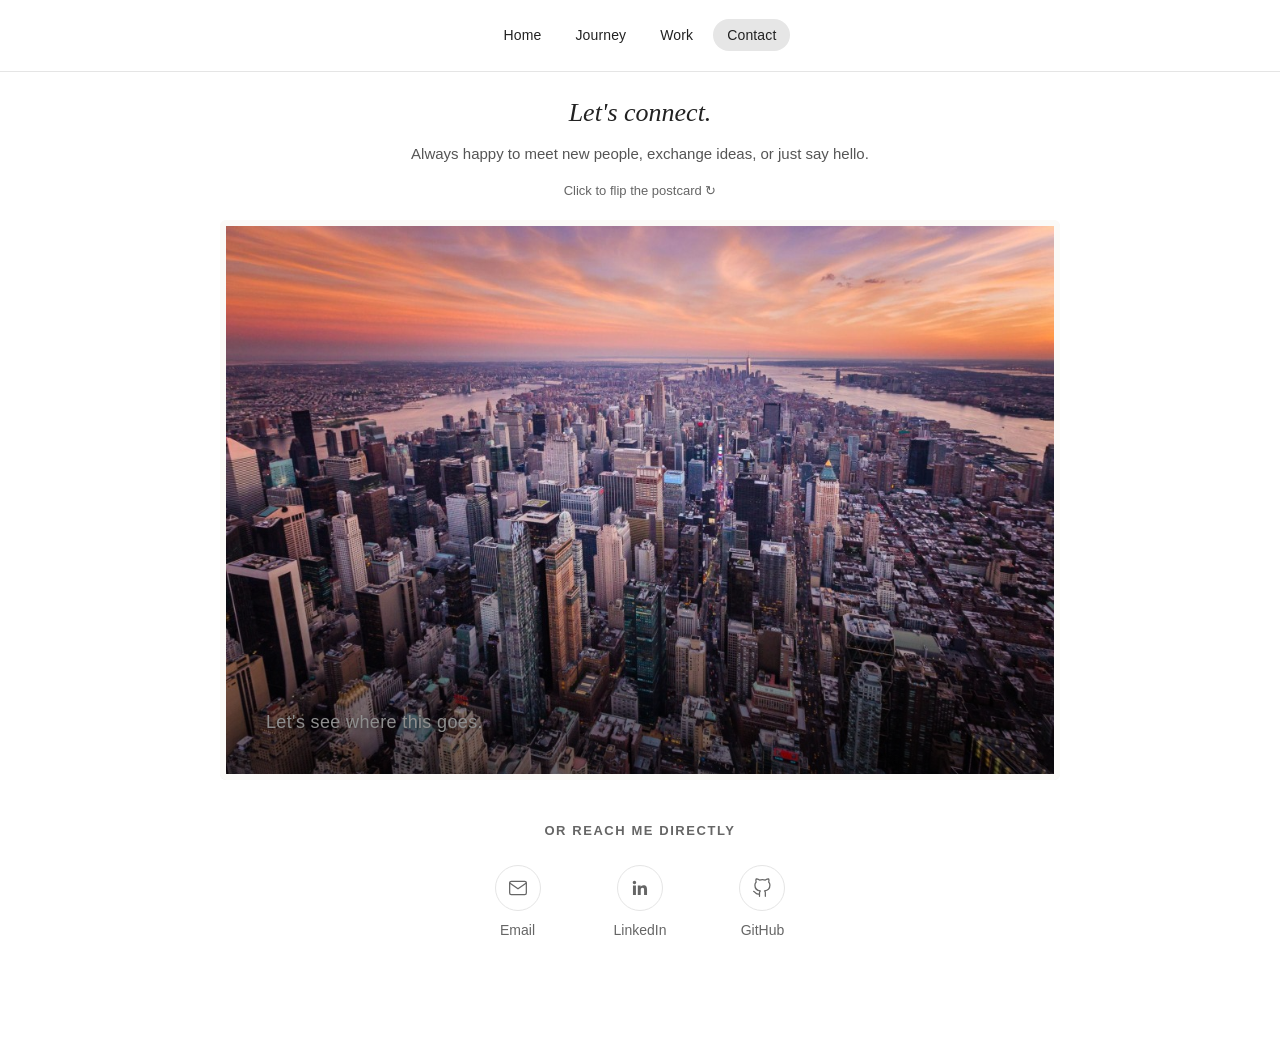
==== commit b6670fef: "Fix postcard front text bleeding through on mobile Safari Co-authored-by: Cursor <cursoragent@cursor" ====
--- a/contact.html
+++ b/contact.html
@@ -3,8 +3,8 @@
   <head>
     <meta charset="UTF-8" />
     <meta name="viewport" content="width=device-width, initial-scale=1.0" />
-    <title>Contact | Alan Di Geronimo</title>
-    <link rel="stylesheet" href="style.css?v=pcmsg1" />
+    <title>Alan Di Geronimo</title>
+    <link rel="stylesheet" href="style.css?v=pcflip2" />
   </head>
   <body>
     <header class="site-header">
--- a/style.css
+++ b/style.css
@@ -2198,6 +2198,7 @@
 
 /* The lift wrapper also provides the 3D "camera" (perspective) for the flip */
 .postcard-lift {
+  -webkit-perspective: 1500px;
   perspective: 1500px;
   transition: transform 0.4s cubic-bezier(0.2, 0.7, 0.2, 1);
 }
@@ -2218,30 +2219,60 @@
   position: relative;
   width: 100%;
   aspect-ratio: 3 / 2;
+  -webkit-transform-style: preserve-3d;
   transform-style: preserve-3d;
+  -webkit-transform: rotateY(0deg);
+  transform: rotateY(0deg);
   transition: transform 0.8s ease;
 }
 
 .postcard.flipped {
+  -webkit-transform: rotateY(180deg);
   transform: rotateY(180deg);
 }
 
-/* Both sides sit on top of each other, and each hides itself when facing away */
+/*
+  Each face is a flattened 2D layer inside the postcard's 3D flip.
+
+  Safari iOS promotes absolutely positioned children with z-index or
+  text-shadow/filter into their own 3D planes. Those planes ignore the
+  parent face's backface-visibility, so front caption text can show
+  through (mirrored) on the back. Flattening the face, clipping it, and
+  hiding the inactive face after the midpoint of the flip is what
+  actually stops that leak.
+*/
 .postcard-face {
   position: absolute;
   inset: 0;
-  overflow: hidden;
   border-radius: 6px;
+  background-color: #fbfaf7;
   box-shadow: 0 8px 24px rgba(0, 0, 0, 0.12), 0 2px 6px rgba(0, 0, 0, 0.08);
+  -webkit-transform-style: flat;
+  transform-style: flat;
+  -webkit-clip-path: inset(0 round 6px);
+  clip-path: inset(0 round 6px);
+  -webkit-backface-visibility: hidden;
   backface-visibility: hidden;
-  -webkit-backface-visibility: hidden;
-  transition: box-shadow 0.4s cubic-bezier(0.2, 0.7, 0.2, 1);
+  transition:
+    box-shadow 0.4s cubic-bezier(0.2, 0.7, 0.2, 1),
+    opacity 0s linear 0.4s,
+    visibility 0s linear 0.4s;
 }
 
 /* Front */
 /* Thin off-white border around the photo, like a printed photograph */
 .postcard-front {
   border: 6px solid #fbfaf7;
+  background-color: #fbfaf7;
+  -webkit-transform: rotateY(0deg);
+  transform: rotateY(0deg);
+  opacity: 1;
+  visibility: visible;
+}
+
+.postcard.flipped .postcard-front {
+  opacity: 0;
+  visibility: hidden;
 }
 
 .postcard-photo {
@@ -2266,7 +2297,6 @@
   position: absolute;
   left: 40px;
   bottom: 36px;
-  z-index: 1;
   margin: 0;
   color: #ffffff;
   font-size: 1.125rem;
@@ -2297,7 +2327,15 @@
   background-color: #fbfaf7;
   border: 1px solid #e4e0d7;
   color: #2b2b2b;
+  -webkit-transform: rotateY(180deg);
   transform: rotateY(180deg);
+  opacity: 0;
+  visibility: hidden;
+}
+
+.postcard.flipped .postcard-back {
+  opacity: 1;
+  visibility: visible;
 }
 
 /* The form fills the whole back and is split into two halves */
@@ -2486,7 +2524,9 @@
 @media (prefers-reduced-motion: reduce) {
   .postcard,
   .postcard-lift,
-  .postcard-face {
+  .postcard-face,
+  .postcard-front,
+  .postcard-back {
     transition: none;
   }
 }
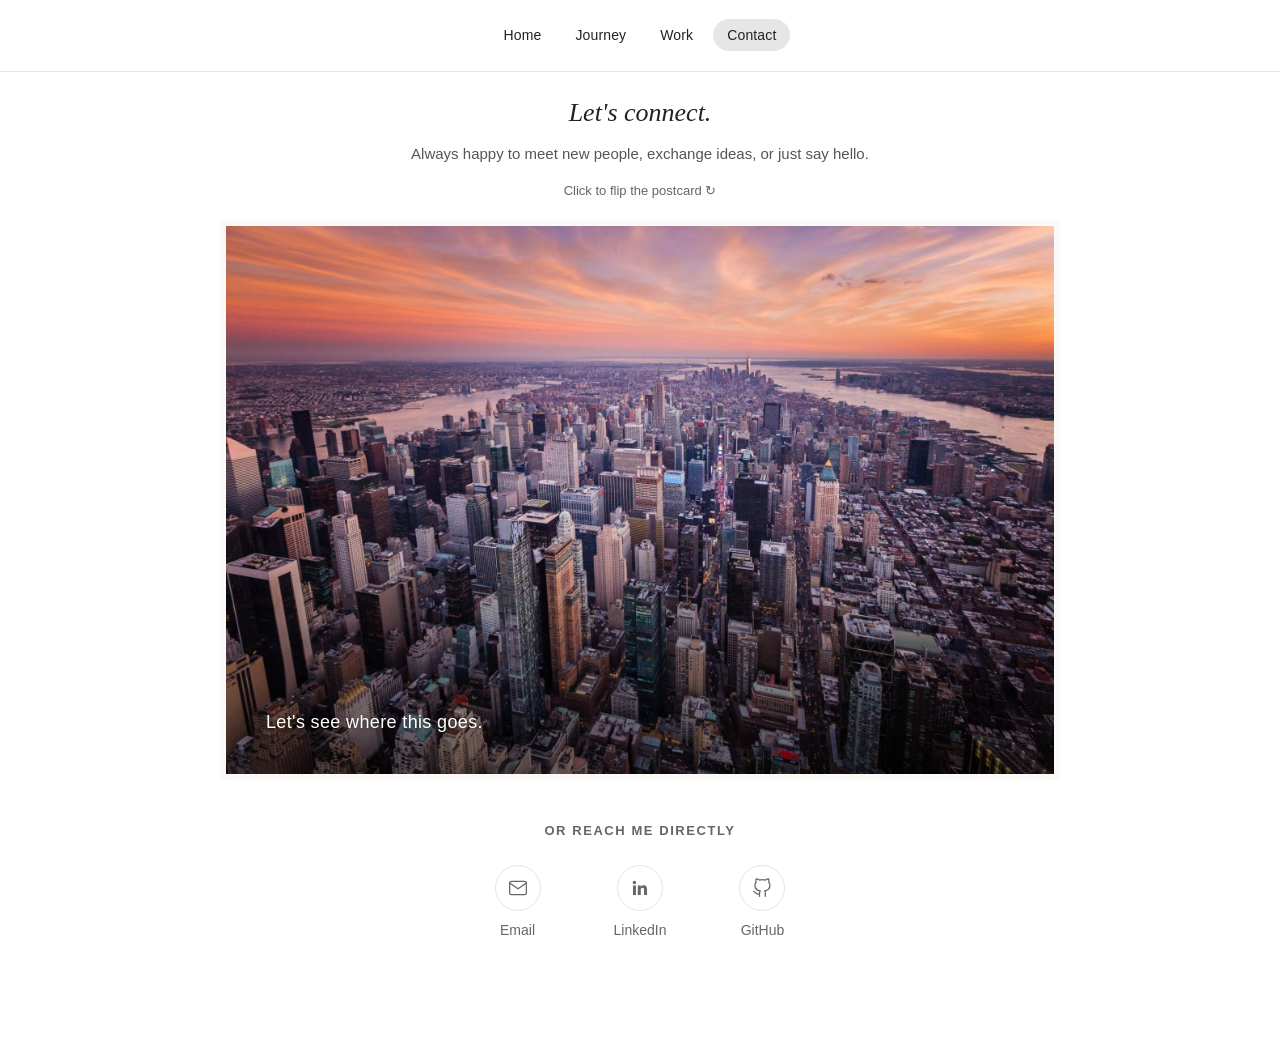
==== commit a90bf12d: "Make the postcard front caption solid white Co-authored-by: Cursor <cursoragent@cursor.com>" ====
--- a/contact.html
+++ b/contact.html
@@ -4,7 +4,7 @@
     <meta charset="UTF-8" />
     <meta name="viewport" content="width=device-width, initial-scale=1.0" />
     <title>Alan Di Geronimo</title>
-    <link rel="stylesheet" href="style.css?v=pcflip2" />
+    <link rel="stylesheet" href="style.css?v=pcwhite1" />
   </head>
   <body>
     <header class="site-header">
--- a/style.css
+++ b/style.css
@@ -2297,8 +2297,10 @@
   position: absolute;
   left: 40px;
   bottom: 36px;
+  z-index: 1;
   margin: 0;
-  color: #ffffff;
+  color: #FFFFFF;
+  opacity: 1;
   font-size: 1.125rem;
   letter-spacing: 0.02em;
   text-shadow: 0 1px 4px rgba(0, 0, 0, 0.45);
@@ -2648,6 +2650,8 @@
     left: 16px;
     bottom: 14px;
     font-size: 0.95rem;
+    color: #FFFFFF;
+    opacity: 1;
   }
 
   /* Landscape back: slightly wider message column, even field spacing */
